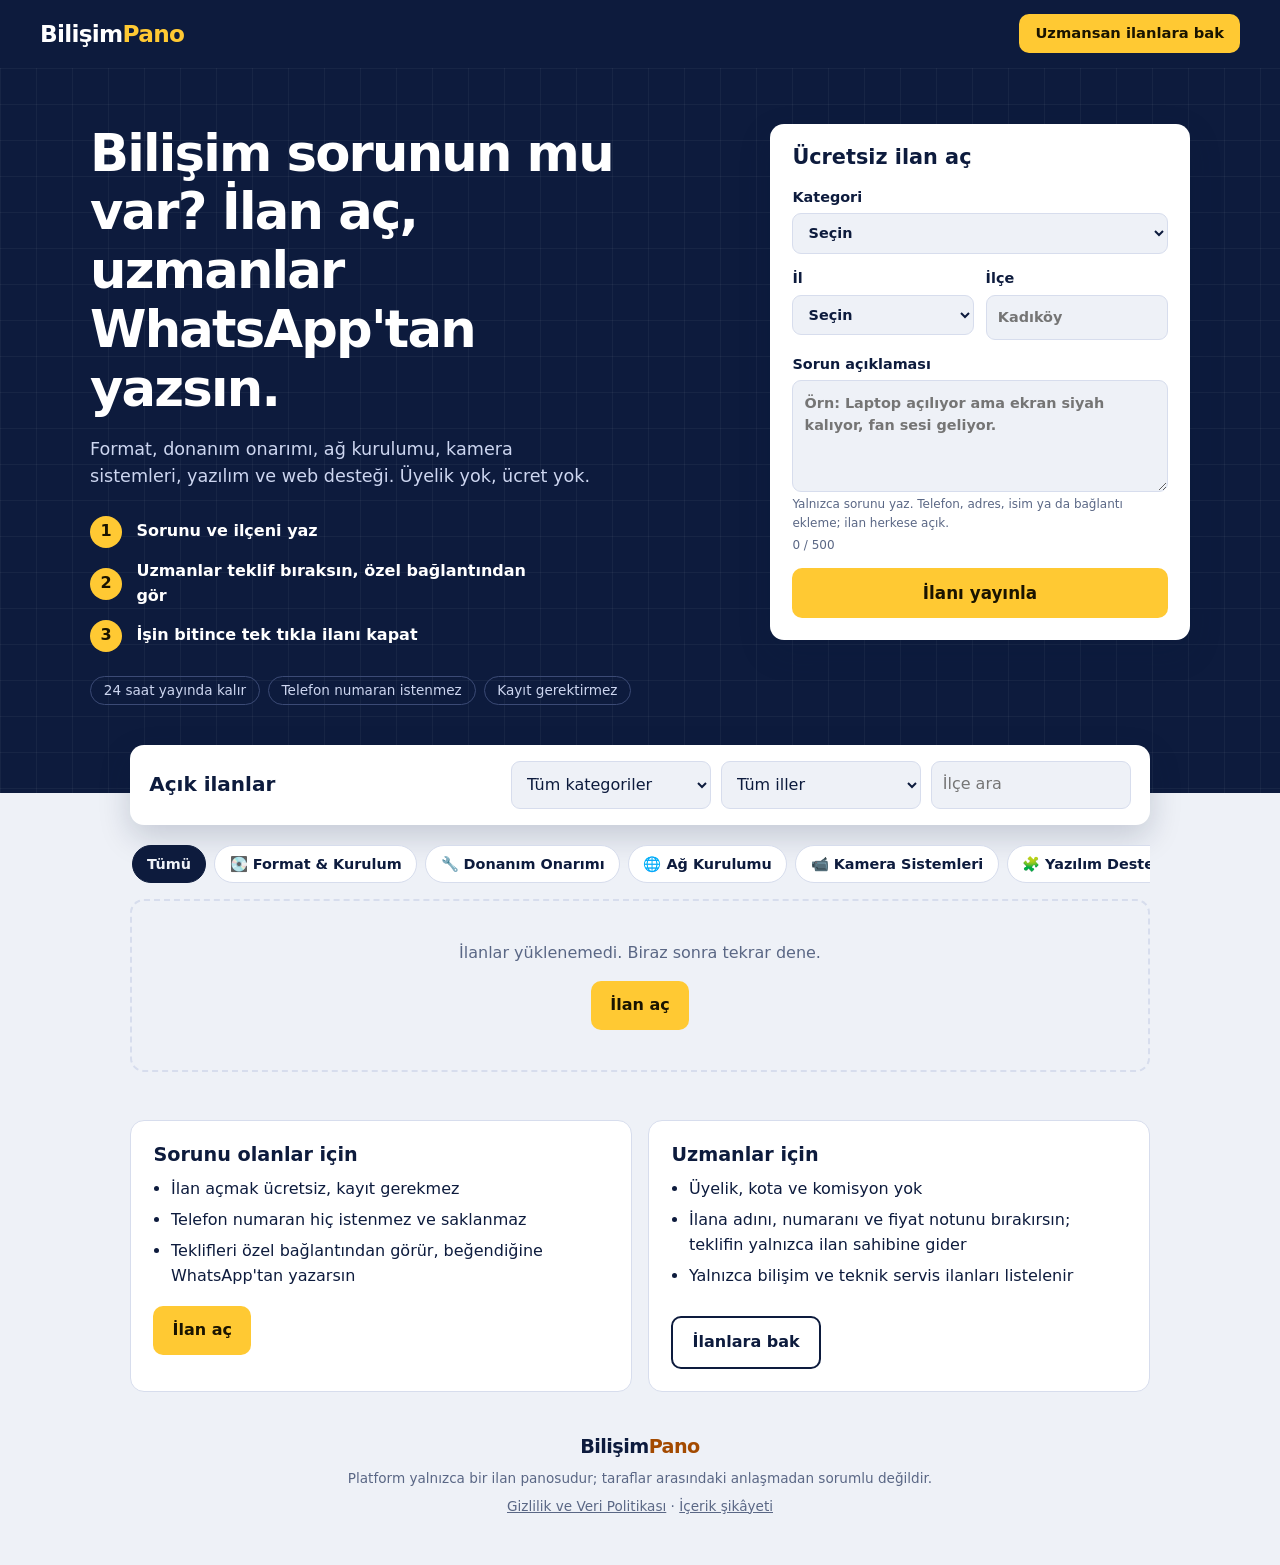
==== public/index.html @ 99efe628 "Add files via upload" ====
<!doctype html>
<html lang="tr">
<head>
  <meta charset="utf-8">
  <meta name="viewport" content="width=device-width, initial-scale=1">
  <title>BilişimPano — Teknik sorunun için ücretsiz ilan aç</title>
  <meta name="description" content="Format, donanım, ağ, kamera ve yazılım sorunları için ücretsiz ilan aç; uzmanlar WhatsApp'tan teklif versin.">
  <link rel="icon" href="favicon.svg" type="image/svg+xml">
  <meta name="theme-color" content="#0d1b3d">
  <meta property="og:type" content="website">
  <meta property="og:locale" content="tr_TR">
  <meta property="og:site_name" content="BilişimPano">
  <meta property="og:title" content="BilişimPano — Teknik sorunun için ücretsiz ilan aç">
  <meta property="og:description" content="Format, donanım, ağ, kamera ve yazılım sorunları için ücretsiz ilan aç; uzmanlar teklif bıraksın.">
  <link rel="stylesheet" href="styles.css?v=8">
  <script type="module" src="app.js?v=8"></script>
</head>
<body>
  <header class="top">
    <a class="brand" href="./">Bilişim<span>Pano</span></a>
    <div class="top-actions">
      <button id="mine-btn" class="btn ghost sm" type="button" hidden>İlanlarım</button>
      <a class="btn sm" href="#ilanlar">Uzmansan ilanlara bak</a>
    </div>
  </header>

  <section class="hero">
    <div class="hero-in">
      <div class="pitch">
        <h1>Bilişim sorunun mu var? İlan aç, uzmanlar WhatsApp'tan yazsın.</h1>
        <p class="lead">Format, donanım onarımı, ağ kurulumu, kamera sistemleri, yazılım ve web desteği. Üyelik yok, ücret yok.</p>
        <ol class="steps">
          <li><b>1</b><span>Sorunu ve ilçeni yaz</span></li>
          <li><b>2</b><span>Uzmanlar teklif bıraksın, özel bağlantından gör</span></li>
          <li><b>3</b><span>İşin bitince tek tıkla ilanı kapat</span></li>
        </ol>
        <ul class="trust">
          <li>24 saat yayında kalır</li>
          <li>Telefon numaran istenmez</li>
          <li>Kayıt gerektirmez</li>
        </ul>
      </div>

      <section class="card-form" id="ilan" aria-labelledby="form-title">
        <h2 id="form-title">Ücretsiz ilan aç</h2>
        
        <form id="listing-form" autocomplete="off" novalidate>
          <label>Kategori
            <select id="f-category" autocomplete="off" required></select>
          </label>
          <div class="row">
            <label>İl
              <select id="f-city" autocomplete="off" required></select>
            </label>
            <label>İlçe
              <input id="f-district" type="text" maxlength="40" autocomplete="off" placeholder="Kadıköy" required>
            </label>
          </div>
          <label>Sorun açıklaması
            <textarea id="f-desc" rows="4" minlength="20" maxlength="500" required
              placeholder="Örn: Laptop açılıyor ama ekran siyah kalıyor, fan sesi geliyor."></textarea>
            <small>Yalnızca sorunu yaz. Telefon, adres, isim ya da bağlantı ekleme; ilan herkese açık.</small>
            <small id="desc-count">0 / 500</small>
          </label>
          <input id="f-website" class="hp" type="text" tabindex="-1" autocomplete="off" aria-hidden="true">
          <div id="turnstile"></div>
          <p id="form-error" class="error" role="alert" hidden></p>
          <button class="btn block" type="submit">İlanı yayınla</button>
        </form>
        <div id="result" class="notice" hidden aria-live="polite">
          <h3>İlanın yayında</h3>
          <p>Bu bağlantıyı şimdi kaydet. Gelen teklifleri bu bağlantıdan görür, işin bitince ilanı yine buradan kapatırsın. Sayfa kapanınca tekrar gösterilmez.</p>
          <input id="close-url" type="text" readonly>
          <button id="copy-btn" class="btn ghost" type="button">Bağlantıyı kopyala</button>
        </div>
      </section>
      <section id="close-panel" class="owner" hidden aria-live="polite">
        <div class="owner-head">
          <div>
            <h2>Gelen teklifler</h2>
            <p id="close-msg">Teklifler yalnızca sana görünür.</p>
          </div>
          <button id="offers-refresh" class="btn ghost sm" type="button">Yenile</button>
        </div>
        <div id="offers" class="offers"></div>
        <div class="owner-foot">
          <button id="close-btn" class="btn" type="button">İşim bitti, ilanı kaldır</button>
          <a class="btn ghost" href="./">Ana sayfaya dön</a>
        </div>
      </section>
    </div>
  </section>

  <main class="board" id="ilanlar">
    <div class="board-head">
      <h2 id="list-title">Açık ilanlar</h2>
      <div class="filters" role="search">
        <select id="q-category" autocomplete="off" aria-label="Kategori filtresi"></select>
        <select id="q-city" autocomplete="off" aria-label="İl filtresi"></select>
        <input id="q-district" type="search" autocomplete="off" placeholder="İlçe ara" maxlength="40" aria-label="İlçe ara">
      </div>
    </div>
    <div id="chips" class="chips" role="group" aria-label="Kategoriye göre filtrele"></div>
    <div id="list" class="list" aria-live="polite"></div>
    <div id="empty" class="empty" hidden>
      <p id="empty-msg">Bu filtrede açık ilan yok. Filtreyi genişlet ya da ilk ilanı sen aç.</p>
      <a class="btn" href="#ilan">İlan aç</a>
    </div>
  </main>

  <section class="info" aria-label="Kimler için">
    <article>
      <h3>Sorunu olanlar için</h3>
      <ul>
        <li>İlan açmak ücretsiz, kayıt gerekmez</li>
        <li>Telefon numaran hiç istenmez ve saklanmaz</li>
        <li>Teklifleri özel bağlantından görür, beğendiğine WhatsApp'tan yazarsın</li>
      </ul>
      <a class="btn" href="#ilan">İlan aç</a>
    </article>
    <article>
      <h3>Uzmanlar için</h3>
      <ul>
        <li>Üyelik, kota ve komisyon yok</li>
        <li>İlana adını, numaranı ve fiyat notunu bırakırsın; teklifin yalnızca ilan sahibine gider</li>
        <li>Yalnızca bilişim ve teknik servis ilanları listelenir</li>
      </ul>
      <a class="btn ghost" href="#ilanlar">İlanlara bak</a>
    </article>
  </section>

  <dialog id="mine-dialog" aria-labelledby="mine-title">
    <h3 id="mine-title">İlanlarım</h3>
    <p class="muted-text">Bu tarayıcıdan açtığın ilanlar. Birine tıklayıp teklifleri görebilirsin.</p>
    <div id="mine-list"></div>
    <button class="btn ghost" type="button" id="mine-close">Kapat</button>
  </dialog>

  <dialog id="offer-dialog" aria-labelledby="offer-title">
    <form id="offer-form" autocomplete="off" novalidate>
      <h3 id="offer-title">Teklif bırak</h3>
      <p class="muted-text" id="offer-for"></p>
      <label>Adın ya da firman
        <input id="o-name" type="text" maxlength="40" required>
      </label>
      <label>WhatsApp numaran
        <input id="o-phone" type="tel" inputmode="tel" placeholder="05xx xxx xx xx" required>
        <small>Numaran yalnızca ilan sahibine gösterilir, herkese açık listede görünmez. Göndererek <a href="gizlilik.html" target="_blank" rel="noopener">Gizlilik Politikası</a>'nı kabul edersin.</small>
      </label>
      <label>Not ya da tahmini fiyat
        <textarea id="o-note" rows="3" maxlength="200" placeholder="Örn: Yarın gelebilirim, 500 TL"></textarea>
      </label>
      <div id="o-turnstile"></div>
      <p id="offer-error" class="error" role="alert" hidden></p>
      <div class="dlg-actions">
        <button class="btn" type="submit">Teklifi gönder</button>
        <button class="btn ghost" type="button" id="offer-cancel">Vazgeç</button>
      </div>
    </form>
  </dialog>

  <footer class="foot">
    <a class="brand" href="./">Bilişim<span>Pano</span></a>
    <p>Platform yalnızca bir ilan panosudur; taraflar arasındaki anlaşmadan sorumlu değildir.</p>
    <p><a href="gizlilik.html">Gizlilik ve Veri Politikası</a> · <a href="gizlilik.html#sikayet">İçerik şikâyeti</a></p>
  </footer>
</body>
</html>
---- public/styles.css ----
:root{--bg:#eef1f7;--card:#fff;--ink:#0d1b3d;--muted:#5a6785;--line:#d7dded;--hero:#0d1b3d;--hero-ink:#fff;--accent:#ffc933;--accent-ink:#1a1400;--wa:#128c4a;--warn:#a34a00;--err:#b3261e;--r:14px;--shadow:0 12px 32px rgba(13,27,61,.18)}
@media(prefers-color-scheme:dark){:root{--bg:#0a1020;--card:#131c30;--ink:#e9eefc;--muted:#97a4c4;--line:#26324f;--hero:#070d1d;--warn:#ffb067;--err:#ff8a80;--shadow:0 12px 32px rgba(0,0,0,.5)}}
*{box-sizing:border-box}
body{margin:0;background:var(--bg);color:var(--ink);font:16px/1.55 system-ui,-apple-system,"Segoe UI",Roboto,sans-serif}
h1,h2,h3{line-height:1.15;margin:0}
.top{display:flex;justify-content:space-between;align-items:center;padding:.9rem clamp(1rem,4vw,2.5rem);background:var(--hero);color:var(--hero-ink)}
.brand{font-size:1.45rem;font-weight:800;letter-spacing:-.03em;color:#fff;text-decoration:none}.brand span{color:var(--accent)}

.hero{background:var(--hero);color:var(--hero-ink);background-image:linear-gradient(rgba(255,255,255,.045) 1px,transparent 1px),linear-gradient(90deg,rgba(255,255,255,.045) 1px,transparent 1px);background-size:36px 36px;padding:2rem clamp(1rem,4vw,2.5rem) 5.5rem}
.hero-in{max-width:1100px;margin:0 auto;display:grid;gap:2rem}
@media(min-width:900px){.hero-in{grid-template-columns:1.1fr 420px;align-items:start;gap:3.5rem;padding-top:1.5rem}}
h1{font-size:clamp(2rem,5.2vw,3.2rem);font-weight:800;letter-spacing:-.035em;max-width:16ch}
.lead{color:#cdd6f0;font-size:1.1rem;max-width:46ch;margin:1.1rem 0 1.6rem}
.steps{list-style:none;padding:0;margin:0 0 1.5rem;display:grid;gap:.7rem;max-width:44ch}
.steps li{display:flex;align-items:center;gap:.9rem;font-weight:600}
.steps b{flex:none;display:grid;place-items:center;width:2rem;height:2rem;border-radius:50%;background:var(--accent);color:var(--accent-ink)}
.trust{list-style:none;padding:0;margin:0;display:flex;flex-wrap:wrap;gap:.5rem}
.trust li{font-size:.85rem;color:#cdd6f0;border:1px solid #3b4a75;border-radius:99px;padding:.2rem .8rem}
.card-form{background:var(--card);color:var(--ink);border-radius:var(--r);padding:1.4rem;box-shadow:var(--shadow)}
.card-form h2{font-size:1.3rem;margin-bottom:1rem}
.notice{border-left:4px solid var(--accent);background:var(--bg);border-radius:8px;padding:.9rem 1rem;margin-bottom:1rem}
.notice h3{font-size:1.05rem;margin-bottom:.3rem}.notice p{margin:.2rem 0 .7rem}
label{display:block;font-weight:600;font-size:.9rem;margin-bottom:.85rem}
input,select,textarea{display:block;width:100%;margin-top:.3rem;padding:.65rem .7rem;font:inherit;color:var(--ink);background:var(--bg);border:1px solid var(--line);border-radius:9px}
input:focus-visible,select:focus-visible,textarea:focus-visible,.btn:focus-visible{outline:3px solid var(--accent);outline-offset:2px}
small{display:block;font-weight:400;color:var(--muted);margin-top:.2rem}
.row{display:grid;grid-template-columns:1fr 1fr;gap:.7rem}
.hp{position:absolute;left:-9999px;width:1px;height:1px;opacity:0}
.btn{display:inline-block;padding:.75rem 1.2rem;font:inherit;font-weight:800;color:var(--accent-ink);background:var(--accent);border:0;border-radius:10px;cursor:pointer}
.btn.block{width:100%;font-size:1.05rem}
.btn:hover{filter:brightness(1.06)}.btn:disabled{opacity:.55;cursor:wait}
.btn{text-decoration:none;text-align:center}.btn.sm{padding:.5rem 1rem;font-size:.92rem}
.btn.ghost{background:transparent;color:var(--ink);border:2px solid var(--ink);margin-top:.6rem}
.btn.wa{background:var(--wa);color:#fff}
.error{color:var(--err);font-weight:600;margin:.2rem 0 .8rem}
.board{max-width:1100px;margin:-3rem auto 0;padding:0 clamp(1rem,4vw,2.5rem) 2rem}
.board-head{background:var(--card);border-radius:var(--r);padding:1rem 1.2rem;box-shadow:var(--shadow);display:grid;gap:.8rem;margin-bottom:1.2rem}
.board-head h2{font-size:1.25rem}
@media(min-width:900px){.board{margin-top:-3rem}.board-head{grid-template-columns:auto 1fr;align-items:center}.filters{justify-self:end;width:100%;max-width:620px}}
.filters{display:grid;gap:.6rem}
@media(min-width:600px){.filters{grid-template-columns:1fr 1fr 1fr}}
.filters select,.filters input{margin:0}
.list{display:grid;gap:1rem}
@media(min-width:700px){.list{grid-template-columns:1fr 1fr}}
.card{--c:#475569;background:var(--card);border:1px solid var(--line);border-left:7px solid var(--c);border-radius:var(--r);padding:1rem 1.1rem;display:flex;flex-direction:column}
.card[data-cat=format]{--c:#2563eb}.card[data-cat=donanim]{--c:#d9480f}.card[data-cat=ag]{--c:#0f766e}.card[data-cat=kamera]{--c:#7c3aed}
.card[data-cat=yazilim]{--c:#0369a1}.card[data-cat=web]{--c:#be185d}.card[data-cat=veri]{--c:#a16207}
.meta{display:flex;flex-wrap:wrap;align-items:center;gap:.4rem .7rem;font-size:.85rem;margin-bottom:.6rem}
.badge{background:var(--c);color:#fff;font-weight:700;padding:.15rem .65rem;border-radius:99px}
.tid{font:600 .8rem ui-monospace,SFMono-Regular,Menlo,monospace;color:var(--muted)}
.timer{margin-left:auto;color:var(--warn);font-weight:700;white-space:nowrap}
.loc{font-weight:700;margin:0 0 .35rem}
.desc{margin:0 0 1rem;white-space:pre-wrap;overflow-wrap:anywhere;flex:1}
.card .btn{width:100%;border-top:0;margin-top:auto}
.card .actions{border-top:2px dashed var(--line);padding-top:.9rem}
.empty{text-align:center;color:var(--muted);padding:2.5rem 1rem;border:2px dashed var(--line);border-radius:var(--r)}
.empty p{margin:0 0 1rem}.empty .btn{display:inline-block}
.chips{display:flex;gap:.5rem;overflow-x:auto;padding:.1rem .1rem .8rem;margin-bottom:.2rem}
.chip{flex:none;font:inherit;font-weight:600;font-size:.9rem;color:var(--ink);background:var(--card);border:1px solid var(--line);border-radius:99px;padding:.4rem .9rem;cursor:pointer}
.chip:hover{border-color:var(--ink)}.chip[aria-pressed=true]{background:var(--ink);color:var(--bg);border-color:var(--ink)}
.chip:focus-visible{outline:3px solid var(--accent);outline-offset:2px}
.info{max-width:1100px;margin:1rem auto 0;padding:0 clamp(1rem,4vw,2.5rem);display:grid;gap:1rem}
@media(min-width:800px){.info{grid-template-columns:1fr 1fr}}
.info article{background:var(--card);border:1px solid var(--line);border-radius:var(--r);padding:1.4rem}
.info h3{font-size:1.2rem;margin-bottom:.7rem}
.info ul{margin:0 0 1.1rem;padding-left:1.1rem;display:grid;gap:.4rem}
.info .btn{display:inline-block}
.foot{text-align:center;color:var(--muted);font-size:.85rem;padding:2.5rem 1rem 3rem}.foot .brand{color:var(--ink);font-size:1.2rem}.foot p{margin:.4rem 0 0}
[hidden]{display:none!important}
@media(prefers-reduced-motion:no-preference){html{scroll-behavior:smooth}.card{transition:transform .15s,box-shadow .15s}.card:hover{transform:translateY(-2px);box-shadow:var(--shadow)}}
.foot .brand span{color:var(--warn)}

.notice .btn{margin-right:.4rem}
dialog{border:0;border-radius:var(--r);padding:1.4rem;width:min(92vw,440px);background:var(--card);color:var(--ink);box-shadow:var(--shadow)}
dialog::backdrop{background:rgba(7,13,29,.65)}
.dlg-actions{display:flex;gap:.6rem;flex-wrap:wrap}.dlg-actions .btn{margin:0}
.muted-text{color:var(--muted);margin:.2rem 0 1rem;font-size:.9rem}

.owner{background:var(--card);color:var(--ink);border-radius:var(--r);box-shadow:var(--shadow);padding:1.5rem;width:100%;max-width:820px;margin:0 auto}
.owner h2{font-size:1.5rem}
.owner-head{display:flex;justify-content:space-between;align-items:flex-start;gap:1rem;margin-bottom:1.2rem}
.owner-head p{margin:.3rem 0 0;color:var(--muted)}
.offers{display:grid;gap:.9rem}
@media(min-width:700px){.offers{grid-template-columns:1fr 1fr}}
.offer{display:flex;gap:.9rem;background:var(--bg);border:1px solid var(--line);border-radius:12px;padding:1rem}
.avatar{flex:none;display:grid;place-items:center;width:2.6rem;height:2.6rem;border-radius:50%;background:var(--ink);color:var(--bg);font-weight:800}
.offer-body{min-width:0;display:flex;flex-direction:column;align-items:flex-start;gap:.15rem}
.offer-body small{margin:0}
.offer-body p{margin:.3rem 0 .7rem;overflow-wrap:anywhere}
.offer-body .btn{margin:auto 0 0}
.owner-foot{display:flex;flex-wrap:wrap;gap:.6rem;margin-top:1.4rem;padding-top:1.2rem;border-top:2px dashed var(--line)}
.owner-foot .btn{margin:0}
.owner-mode{grid-template-columns:1fr!important;padding-top:0!important}
.owner-mode .pitch,.owner-mode .card-form{display:none}
.hero:has(.owner-mode){padding-bottom:4rem}

/* İlan sahibi ekranı: yalnızca teklif paneli görünsün */
.owner-view .board,.owner-view .info,.owner-view .top .btn{display:none}
.owner-view .hero{min-height:60vh}

.top-actions{display:flex;gap:.6rem;align-items:center;flex-wrap:wrap;justify-content:flex-end}
.top .btn.ghost{color:#fff;border-color:#8b9ac4;margin:0}
#mine-list{display:grid;gap:.6rem;margin:0 0 1rem}#mine-list .btn{margin:0;text-align:left}

.foot a:not(.brand),small a{color:inherit;text-decoration:underline}
.legal{max-width:760px;margin:0 auto;padding:2rem clamp(1rem,4vw,2rem) 1rem}
.legal h1{font-size:clamp(1.6rem,4vw,2.2rem);margin-bottom:.4rem;max-width:none}
.legal h2{font-size:1.15rem;margin:1.8rem 0 .5rem}
.legal ul{padding-left:1.2rem;display:grid;gap:.4rem}
.legal code{font:600 .9em ui-monospace,Menlo,monospace;background:var(--card);border:1px solid var(--line);padding:0 .3rem;border-radius:4px}
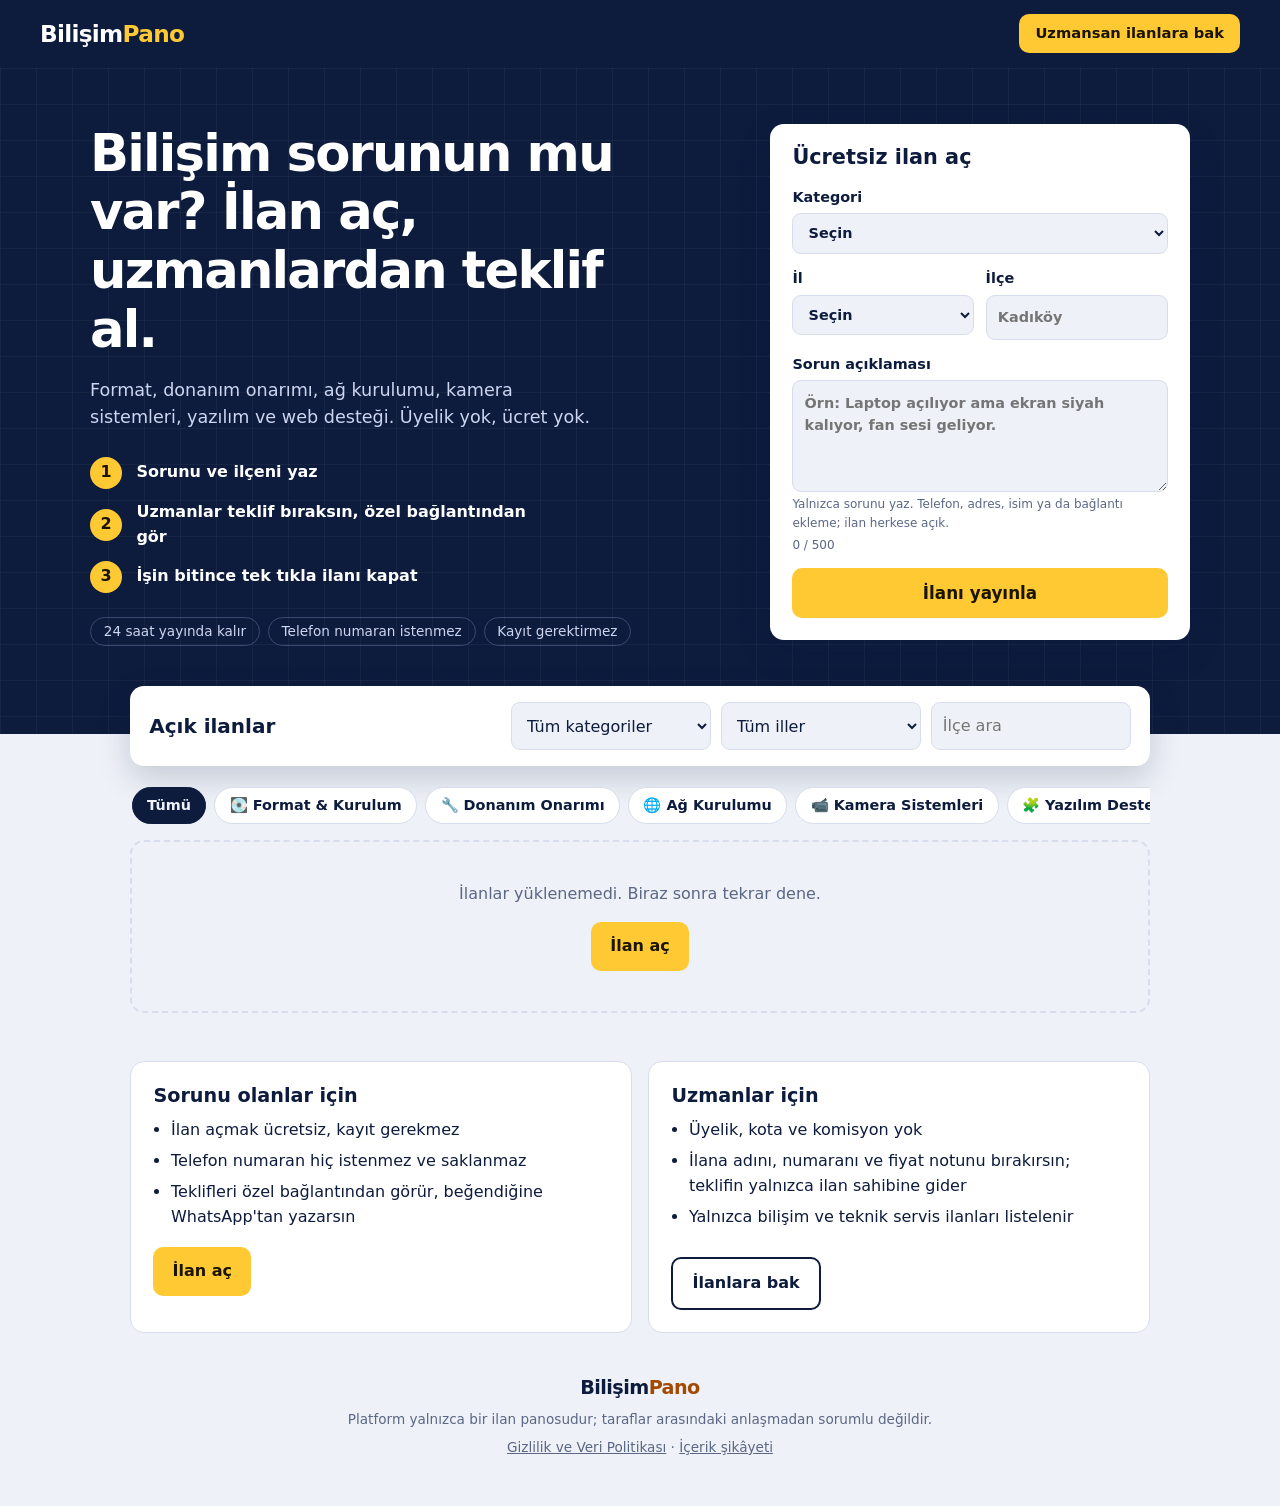
==== commit f804781a: "Add files via upload" ====
--- a/public/index.html
+++ b/public/index.html
@@ -12,8 +12,8 @@
   <meta property="og:site_name" content="BilişimPano">
   <meta property="og:title" content="BilişimPano — Teknik sorunun için ücretsiz ilan aç">
   <meta property="og:description" content="Format, donanım, ağ, kamera ve yazılım sorunları için ücretsiz ilan aç; uzmanlar teklif bıraksın.">
-  <link rel="stylesheet" href="styles.css?v=8">
-  <script type="module" src="app.js?v=8"></script>
+  <link rel="stylesheet" href="styles.css?v=11">
+  <script type="module" src="app.js?v=11"></script>
 </head>
 <body>
   <header class="top">
@@ -27,7 +27,7 @@
   <section class="hero">
     <div class="hero-in">
       <div class="pitch">
-        <h1>Bilişim sorunun mu var? İlan aç, uzmanlar WhatsApp'tan yazsın.</h1>
+        <h1>Bilişim sorunun mu var? İlan aç, uzmanlardan teklif al.</h1>
         <p class="lead">Format, donanım onarımı, ağ kurulumu, kamera sistemleri, yazılım ve web desteği. Üyelik yok, ücret yok.</p>
         <ol class="steps">
           <li><b>1</b><span>Sorunu ve ilçeni yaz</span></li>
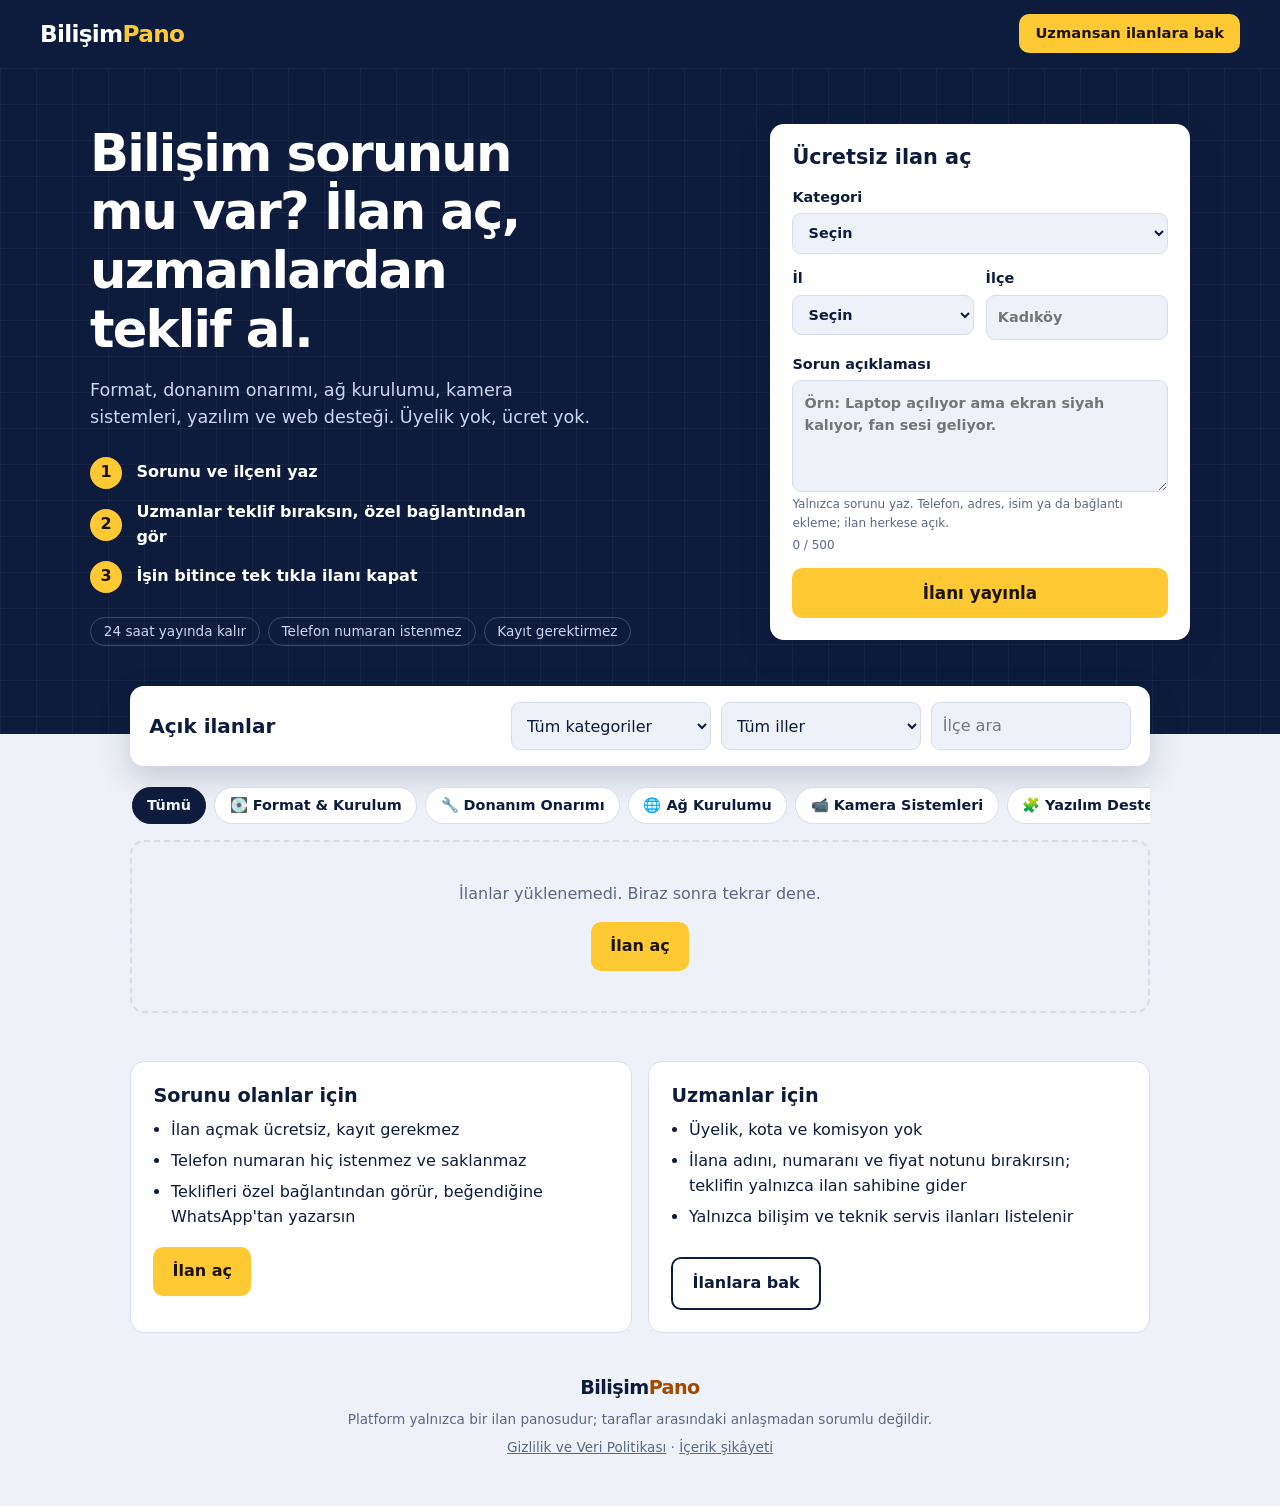
==== commit f1d25e86: "Add files via upload" ====
--- a/public/index.html
+++ b/public/index.html
@@ -12,8 +12,8 @@
   <meta property="og:site_name" content="BilişimPano">
   <meta property="og:title" content="BilişimPano — Teknik sorunun için ücretsiz ilan aç">
   <meta property="og:description" content="Format, donanım, ağ, kamera ve yazılım sorunları için ücretsiz ilan aç; uzmanlar teklif bıraksın.">
-  <link rel="stylesheet" href="styles.css?v=11">
-  <script type="module" src="app.js?v=11"></script>
+  <link rel="stylesheet" href="styles.css?v=12">
+  <script type="module" src="app.js?v=12"></script>
 </head>
 <body>
   <header class="top">
--- a/public/styles.css
+++ b/public/styles.css
@@ -108,3 +108,4 @@
 .legal h2{font-size:1.15rem;margin:1.8rem 0 .5rem}
 .legal ul{padding-left:1.2rem;display:grid;gap:.4rem}
 .legal code{font:600 .9em ui-monospace,Menlo,monospace;background:var(--card);border:1px solid var(--line);padding:0 .3rem;border-radius:4px}
+.hero h1{text-wrap:balance}
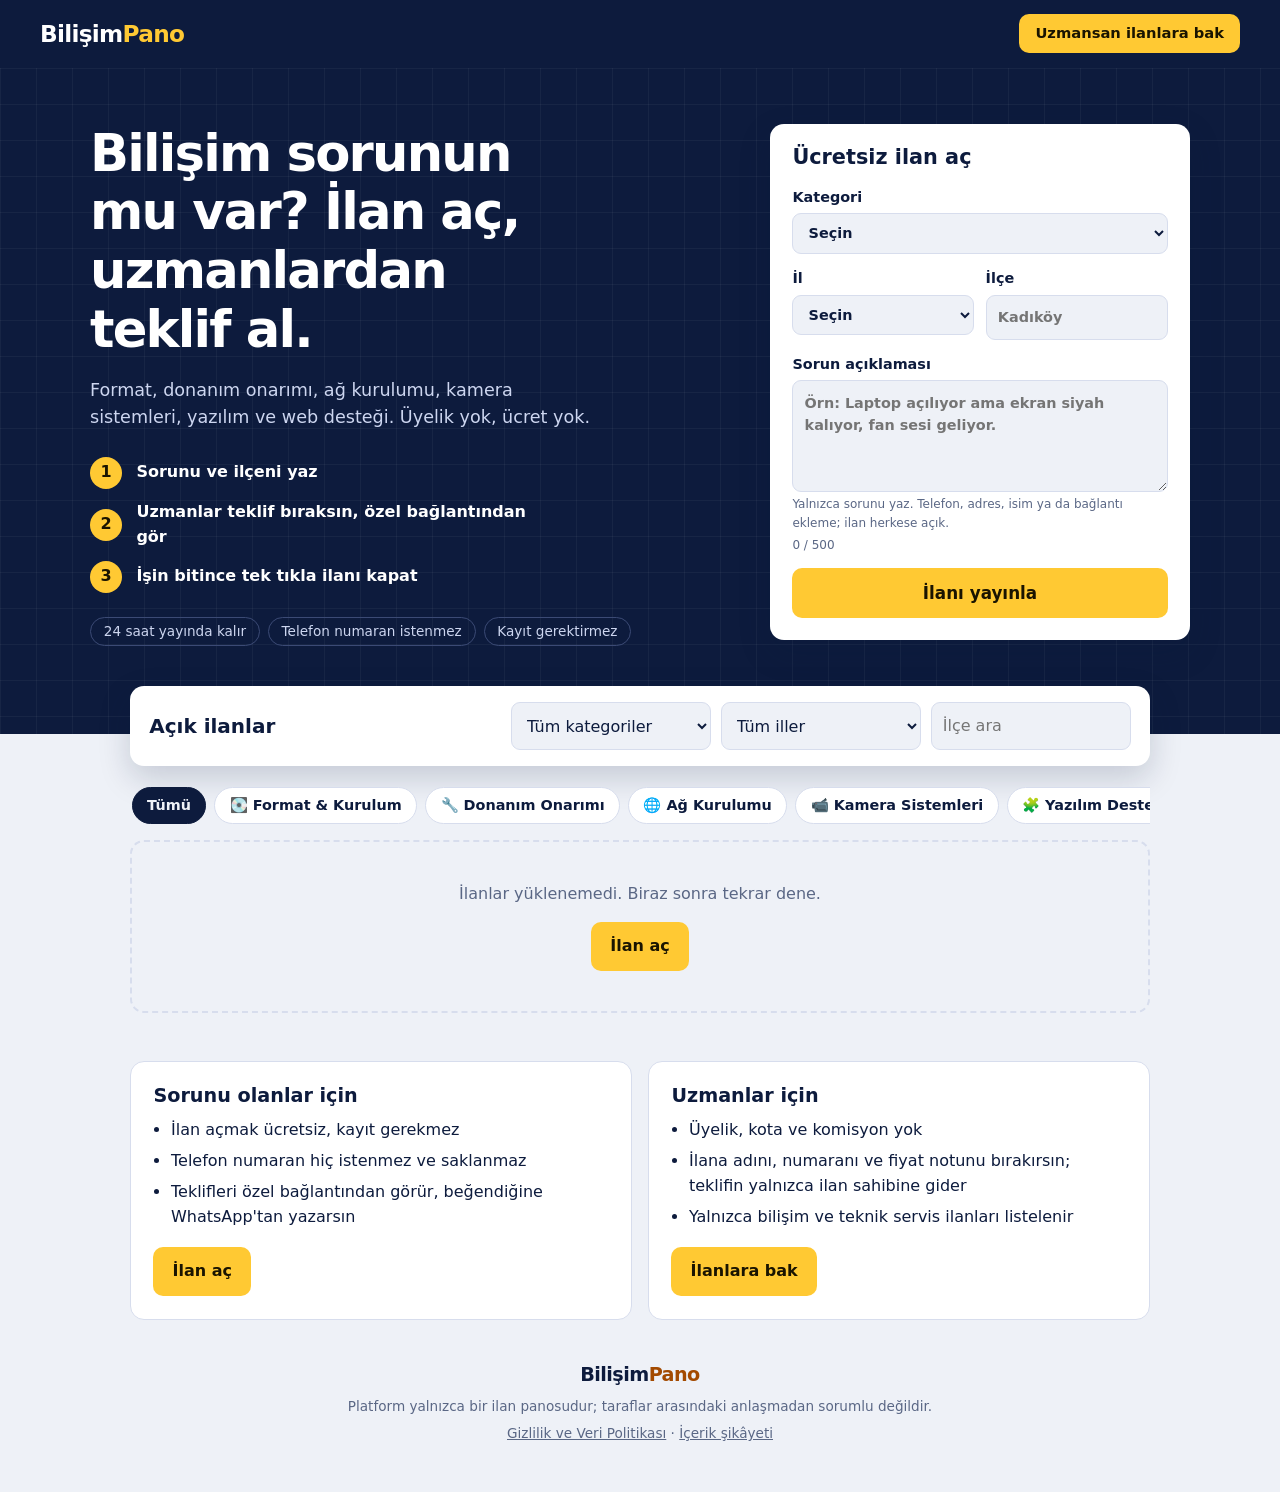
==== commit 505d4986: "Add files via upload" ====
--- a/public/index.html
+++ b/public/index.html
@@ -12,8 +12,8 @@
   <meta property="og:site_name" content="BilişimPano">
   <meta property="og:title" content="BilişimPano — Teknik sorunun için ücretsiz ilan aç">
   <meta property="og:description" content="Format, donanım, ağ, kamera ve yazılım sorunları için ücretsiz ilan aç; uzmanlar teklif bıraksın.">
-  <link rel="stylesheet" href="styles.css?v=12">
-  <script type="module" src="app.js?v=12"></script>
+  <link rel="stylesheet" href="styles.css?v=13">
+  <script type="module" src="app.js?v=13"></script>
 </head>
 <body>
   <header class="top">
@@ -125,7 +125,7 @@
         <li>İlana adını, numaranı ve fiyat notunu bırakırsın; teklifin yalnızca ilan sahibine gider</li>
         <li>Yalnızca bilişim ve teknik servis ilanları listelenir</li>
       </ul>
-      <a class="btn ghost" href="#ilanlar">İlanlara bak</a>
+      <a class="btn" href="#ilanlar">İlanlara bak</a>
     </article>
   </section>
 
